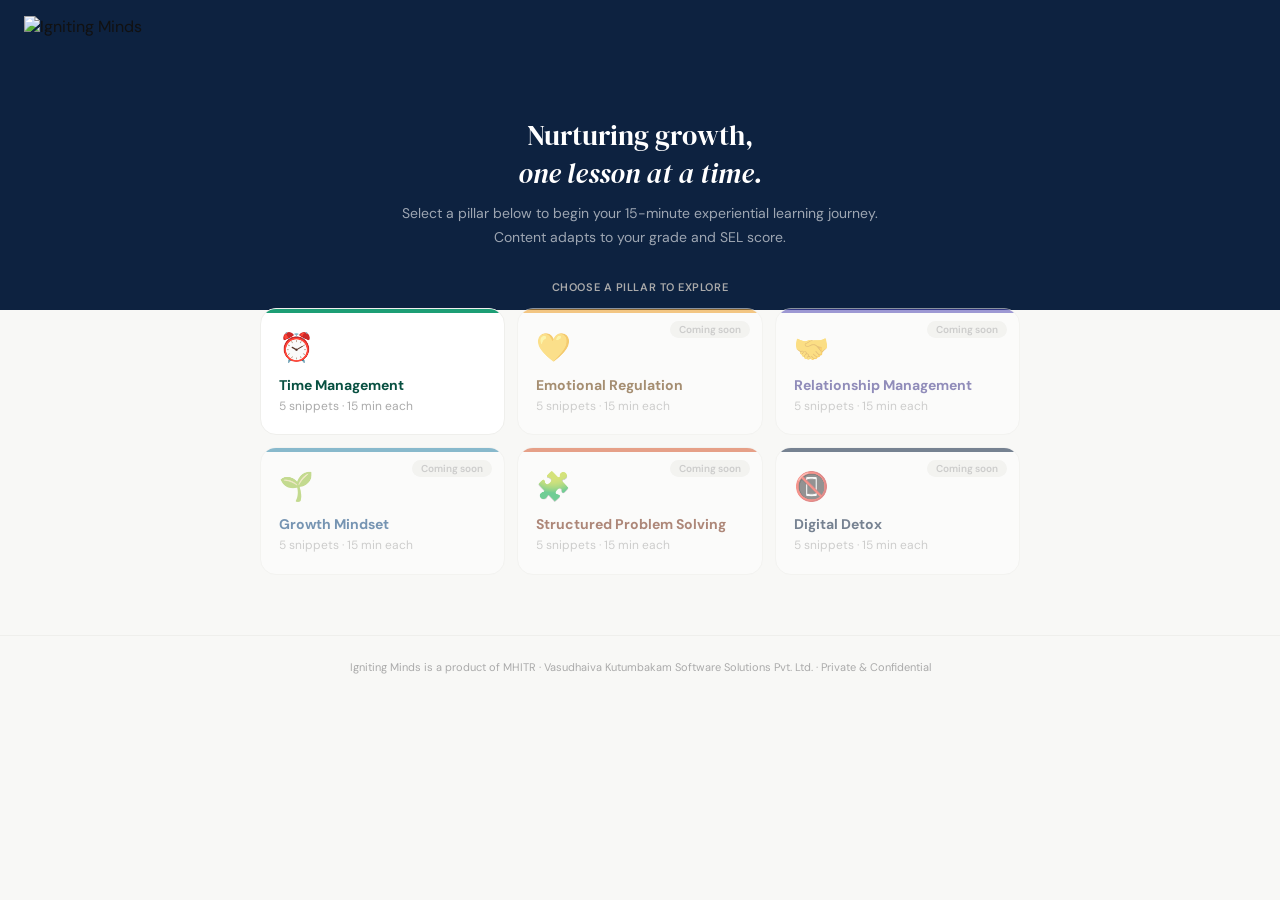
==== index.html @ 7044b145 "Add files via upload" ====
<!DOCTYPE html>
<html lang="en">
<head>
<meta charset="UTF-8">
<meta name="viewport" content="width=device-width, initial-scale=1.0">
<title>Igniting Minds — Learning Platform</title>
<link href="https://fonts.googleapis.com/css2?family=DM+Sans:wght@400;500;600;700&family=DM+Serif+Display:ital@0;1&display=swap" rel="stylesheet">
<style>
:root{--navy:#0D2240;--teal:#1D9E75;--teal-l:#E1F5EE;--teal-d:#085041;--g0:#F8F8F6;--g1:#EFEFEC;--g3:#AAAAAA;--g5:#666;--g9:#111;}
*{box-sizing:border-box;margin:0;padding:0;}
body{font-family:'DM Sans',sans-serif;background:var(--g0);color:var(--g9);min-height:100vh;}
header{background:var(--navy);padding:16px 24px;display:flex;align-items:center;gap:14px;}
.logo-img{height:44px;width:auto;}
.brand{display:flex;flex-direction:column;}
.brand h1{font-family:'DM Serif Display',serif;font-size:20px;color:white;font-weight:400;}
.brand p{font-size:11px;color:rgba(255,255,255,0.45);margin-top:1px;}
.hero{background:var(--navy);padding:40px 24px 60px;text-align:center;}
.hero h2{font-family:'DM Serif Display',serif;font-size:28px;color:white;font-weight:400;margin-bottom:10px;}
.hero p{font-size:14px;color:rgba(255,255,255,0.6);line-height:1.7;max-width:480px;margin:0 auto;}
.pillars-wrap{max-width:800px;margin:-30px auto 0;padding:0 20px 60px;}
.pillars-label{font-size:11px;font-weight:600;color:var(--g3);text-transform:uppercase;letter-spacing:.05em;margin-bottom:14px;text-align:center;}
.pillars-grid{display:grid;grid-template-columns:repeat(auto-fill,minmax(220px,1fr));gap:12px;}
.pillar-card{background:white;border:1px solid var(--g1);border-radius:16px;padding:20px 18px;cursor:pointer;transition:transform .18s,box-shadow .18s;position:relative;overflow:hidden;text-decoration:none;display:block;}
.pillar-card:hover{transform:translateY(-3px);box-shadow:0 10px 28px rgba(0,0,0,.08);}
.pillar-card.locked{cursor:not-allowed;opacity:.55;}
.pillar-card.locked:hover{transform:none;box-shadow:none;}
.pillar-icon{font-size:28px;margin-bottom:10px;}
.pillar-name{font-size:14px;font-weight:700;margin-bottom:4px;}
.pillar-sub{font-size:12px;color:var(--g3);line-height:1.4;}
.coming-badge{position:absolute;top:12px;right:12px;background:var(--g1);color:var(--g3);border-radius:20px;padding:2px 9px;font-size:10px;font-weight:600;}
.accent-bar{height:4px;border-radius:0 0 0 0;margin:-20px -18px 16px;border-radius:16px 16px 0 0;}
footer{text-align:center;padding:24px;font-size:11px;color:var(--g3);border-top:1px solid var(--g1);}
</style>
</head>
<body>
<header>
  <img src="assets/logo.jpeg" alt="Igniting Minds" class="logo-img">
</header>
<div class="hero">
  <h2>Nurturing growth,<br><em>one lesson at a time.</em></h2>
  <p>Select a pillar below to begin your 15-minute experiential learning journey. Content adapts to your grade and SEL score.</p>
</div>
<div class="pillars-wrap">
  <p class="pillars-label">Choose a pillar to explore</p>
  <div class="pillars-grid" id="pillarsGrid"></div>
</div>
<footer>Igniting Minds is a product of MHITR · Vasudhaiva Kutumbakam Software Solutions Pvt. Ltd. · Private &amp; Confidential</footer>
<script src="config.js"></script>
<script>
var grid = document.getElementById('pillarsGrid');
IM_CONFIG.PILLARS.forEach(function(p) {
  var a = document.createElement('a');
  a.className = 'pillar-card' + (p.available ? '' : ' locked');
  a.href = p.available ? 'learn.html?pillar='+p.key : '#';
  a.innerHTML =
    '<div class="accent-bar" style="background:'+p.color+';"></div>'+
    '<div class="pillar-icon">'+p.icon+'</div>'+
    '<div class="pillar-name" style="color:'+p.textColor+';">'+p.label+'</div>'+
    '<div class="pillar-sub">'+p.snippets+' snippets · 15 min each</div>'+
    (!p.available ? '<span class="coming-badge">Coming soon</span>' : '');
  grid.appendChild(a);
});
</script>
</body>
</html>
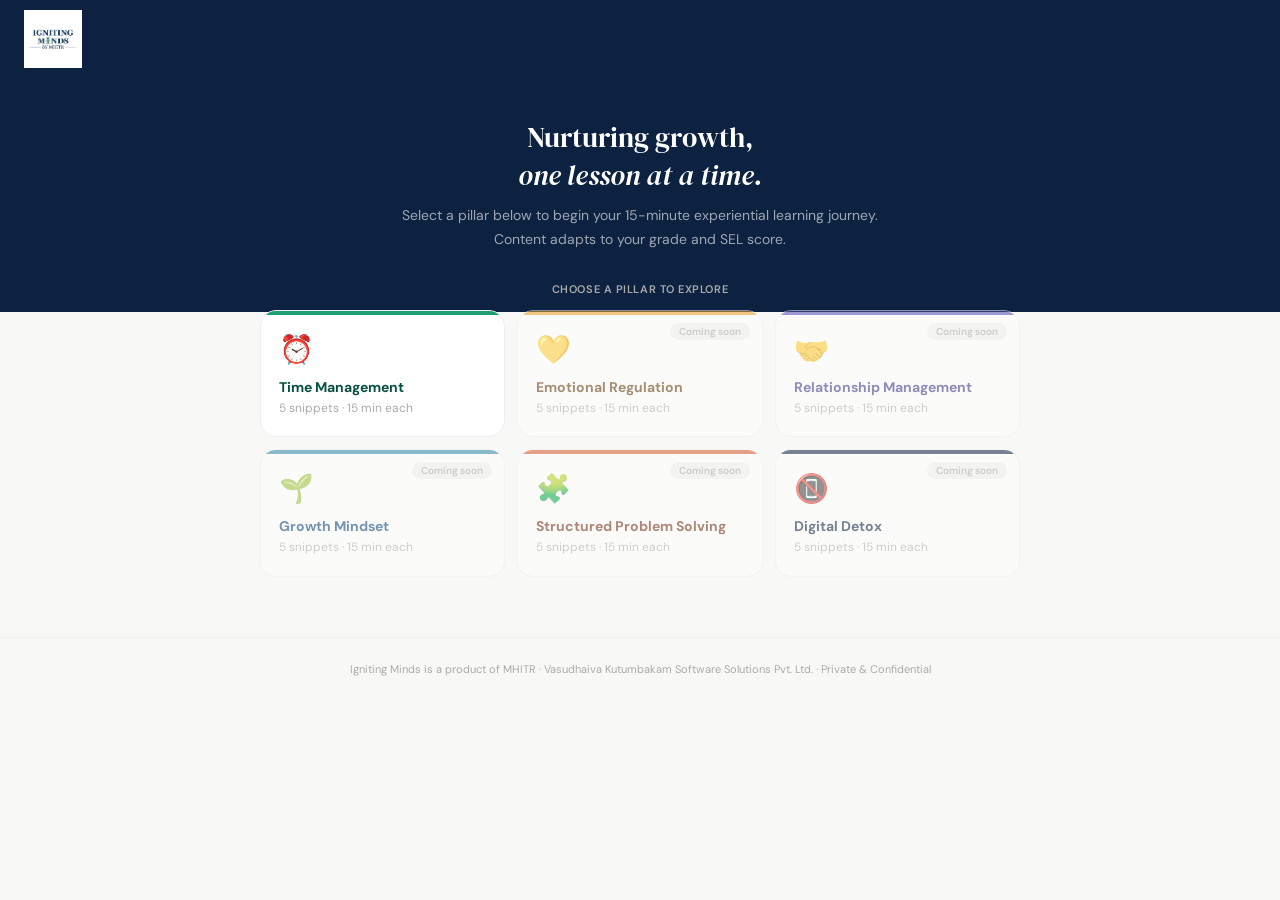
==== commit c4d1fe96: "Add files via upload" ====
--- a/index.html
+++ b/index.html
@@ -9,8 +9,8 @@
 :root{--navy:#0D2240;--teal:#1D9E75;--teal-l:#E1F5EE;--teal-d:#085041;--g0:#F8F8F6;--g1:#EFEFEC;--g3:#AAAAAA;--g5:#666;--g9:#111;}
 *{box-sizing:border-box;margin:0;padding:0;}
 body{font-family:'DM Sans',sans-serif;background:var(--g0);color:var(--g9);min-height:100vh;}
-header{background:var(--navy);padding:16px 24px;display:flex;align-items:center;gap:14px;}
-.logo-img{height:44px;width:auto;}
+header{background:var(--navy);padding:10px 24px;display:flex;align-items:center;gap:14px;min-height:76px;}
+.logo-img{height:58px;width:auto;object-fit:contain;}
 .brand{display:flex;flex-direction:column;}
 .brand h1{font-family:'DM Serif Display',serif;font-size:20px;color:white;font-weight:400;}
 .brand p{font-size:11px;color:rgba(255,255,255,0.45);margin-top:1px;}
